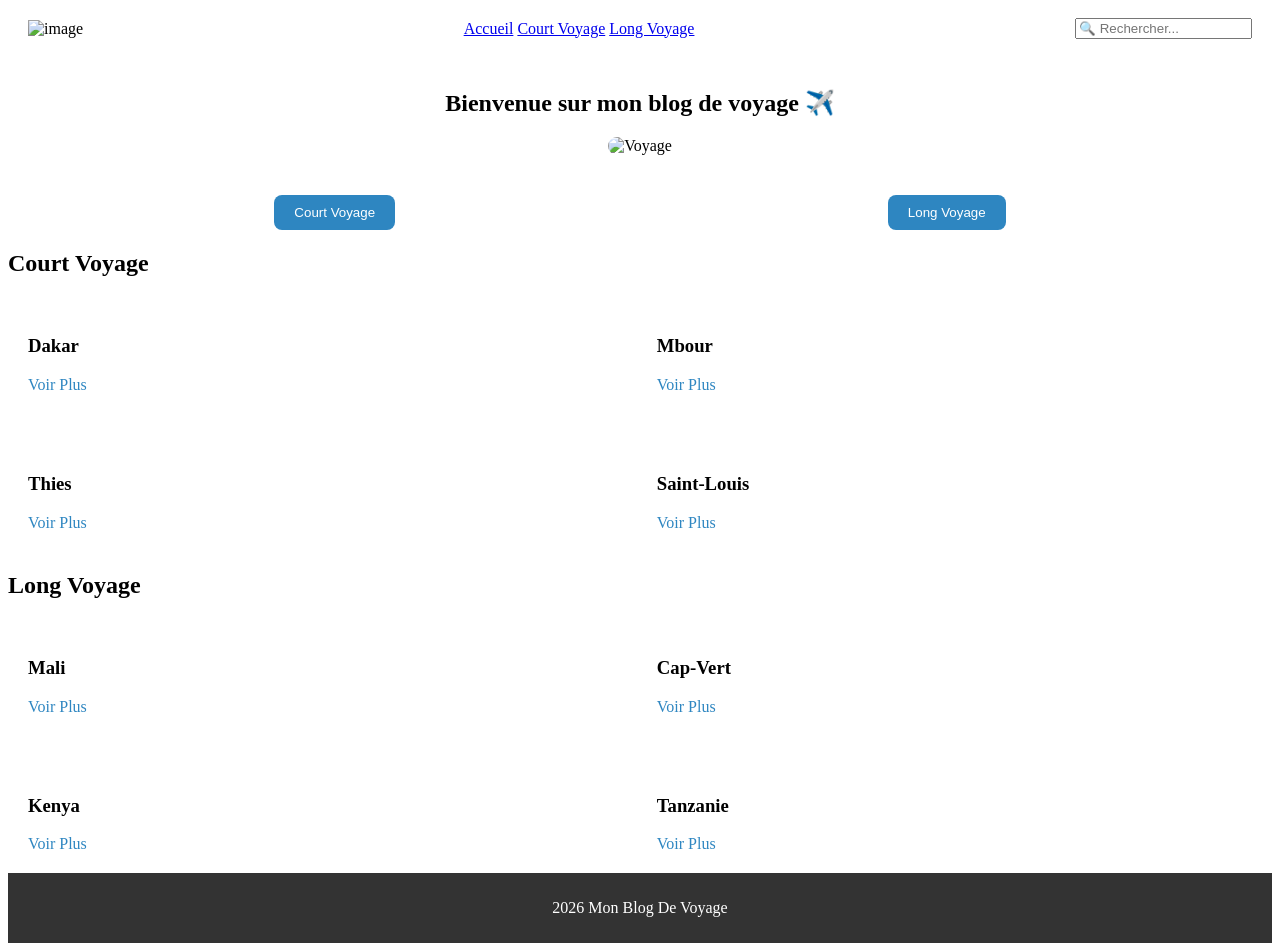
==== index.html @ 50cec428 "ajout du dossier image" ====
<!DOCTYPE html>
<html lang="fr">
<head>
    <meta charset="UTF-8">
    <meta name="viewport" content="width=device-width, initial-scale=1.0">
    <link rel="stylesheet" href="CSS/index.css">
    <link rel="stylesheet" href="article.html">
    <title>Blog-De-Voyage-Personnel</title>
</head>
<body>

    <!--  NAVBAR -->

    <header class="navbar"> 
        <div class="logo"><img src=" description " alt="image"></div>
        <nav>
         <a href="#">Accueil</a>
         <a href="#">Court Voyage</a>
         <a href="#">Long Voyage</a>
        </nav>
        <div class="barre-recherche">
          <input type="text" placeholder="🔍 Rechercher...">
        </div>
    </header>

    <!--  Image + Recherche -->
    
    <section class="hero">
        <h1>Bienvenue sur mon blog de voyage ✈️</h1>
        <img src="image/voyage.jpg" alt="Voyage">
    </section>

    <!--  Boutons -->

    <section class="boutton">
       <button>Court Voyage</button>
       <button>Long Voyage</button>
    </section>

    <!-- Court Voyage  -->

    <section class="section">
        <h2>Court Voyage</h2>

        <div class="voyage">
           <div class="destination">
              <h3>Dakar</h3>
              <a href="article.html">Voir Plus</a>
           </div>
           <div class="destination">
              <h3>Mbour</h3>
              <a href="article.html">Voir Plus</a>
           </div>
           <div class="destination">
              <h3>Thies</h3>
              <a href="article.html">Voir Plus</a>
           </div>
           <div class="destination">
              <h3>Saint-Louis</h3>
              <a href="article.html">Voir Plus</a>
           </div>
        </div>

    </section>

     <!-- Long Voyage  -->

    <section class="section">
        <h2>Long Voyage</h2>

        <div class="voyage">
           <div class="destination">
              <h3>Mali</h3>
              <a href="article.html">Voir Plus</a>
           </div>
           <div class="destination">
              <h3>Cap-Vert</h3>
              <a href="article.html">Voir Plus</a>
           </div>
           <div class="destination">
              <h3>Kenya</h3>
              <a href="article.html">Voir Plus</a>
           </div>
           <div class="destination">
              <h3>Tanzanie</h3>
              <a href="article.html">Voir Plus</a>
           </div>
        </div>

    </section>

            <!-- Footer -->
    
    <footer>
        <p>  2026 Mon Blog De Voyage </p>
    </footer>
   
</body>
</html>
---- CSS/index.css ----
/******  NAVBAR  */

.navbar{
    display: flex;
    justify-content: space-between;
    align-items: center;
    padding: 10px 20px;
    position: sticky; /* rend la barre fixe quand on scroll*/
    top: 0; /* colle navbar en haut */
}

/* Liens navbar */

/*
.navbar a {
    color: white;
    margin: 0 3px; /* espace entre les liens */ /*

/******  Hero (image+titre)  */

.hero{
    text-align: center;
    padding: 20px; /* espace autour */
}

/*  Image principe  */

.hero img {
    width: 80%;
    border-radius: 10px;
}

/****** Boutons  */

.boutton{
    display: flex; /* met les boutons en ligne */
    justify-content: space-around;
    margin: 20px; /* espace autour*/
}

/*  Style des boutons  */

button{
    padding: 10px 20px; /* taille interne */
    background: #2E86C1;
    color: white; /* Texte blanc */
    border: none;
    border-radius: 8px; /* Coins arrondis*/
}

/****** Section*/

.Section{
    padding: 20px; /* espace interieur */
}

/*Conteneur des court_voyage*/

.voyage {
    display: flex;
    flex-wrap: wrap; /* passer a la ligne suivante */
    gap: 20px; /* espacer les cartes */
}

/****** Carte*/

.destination {
    background-color: white;
    padding: 20px; /* espace interieur */
    width: 45%; /*Prend presque la moitié*/
    border-radius: 20px;
    box-shadow: 0 4px 8px rgba(red, green, blue, alpha); /*ombre jegere*/
}

/*Lien voir plus*/

.destination a {
    color: #2E86C1;
    text-decoration: none;
}

/* Footer */
footer{
    text-align: center;
    padding: 10px; /* Espace interieur */
    background: #333;  /* Fond ombre */
    color: white; /* Texte blanc */
}
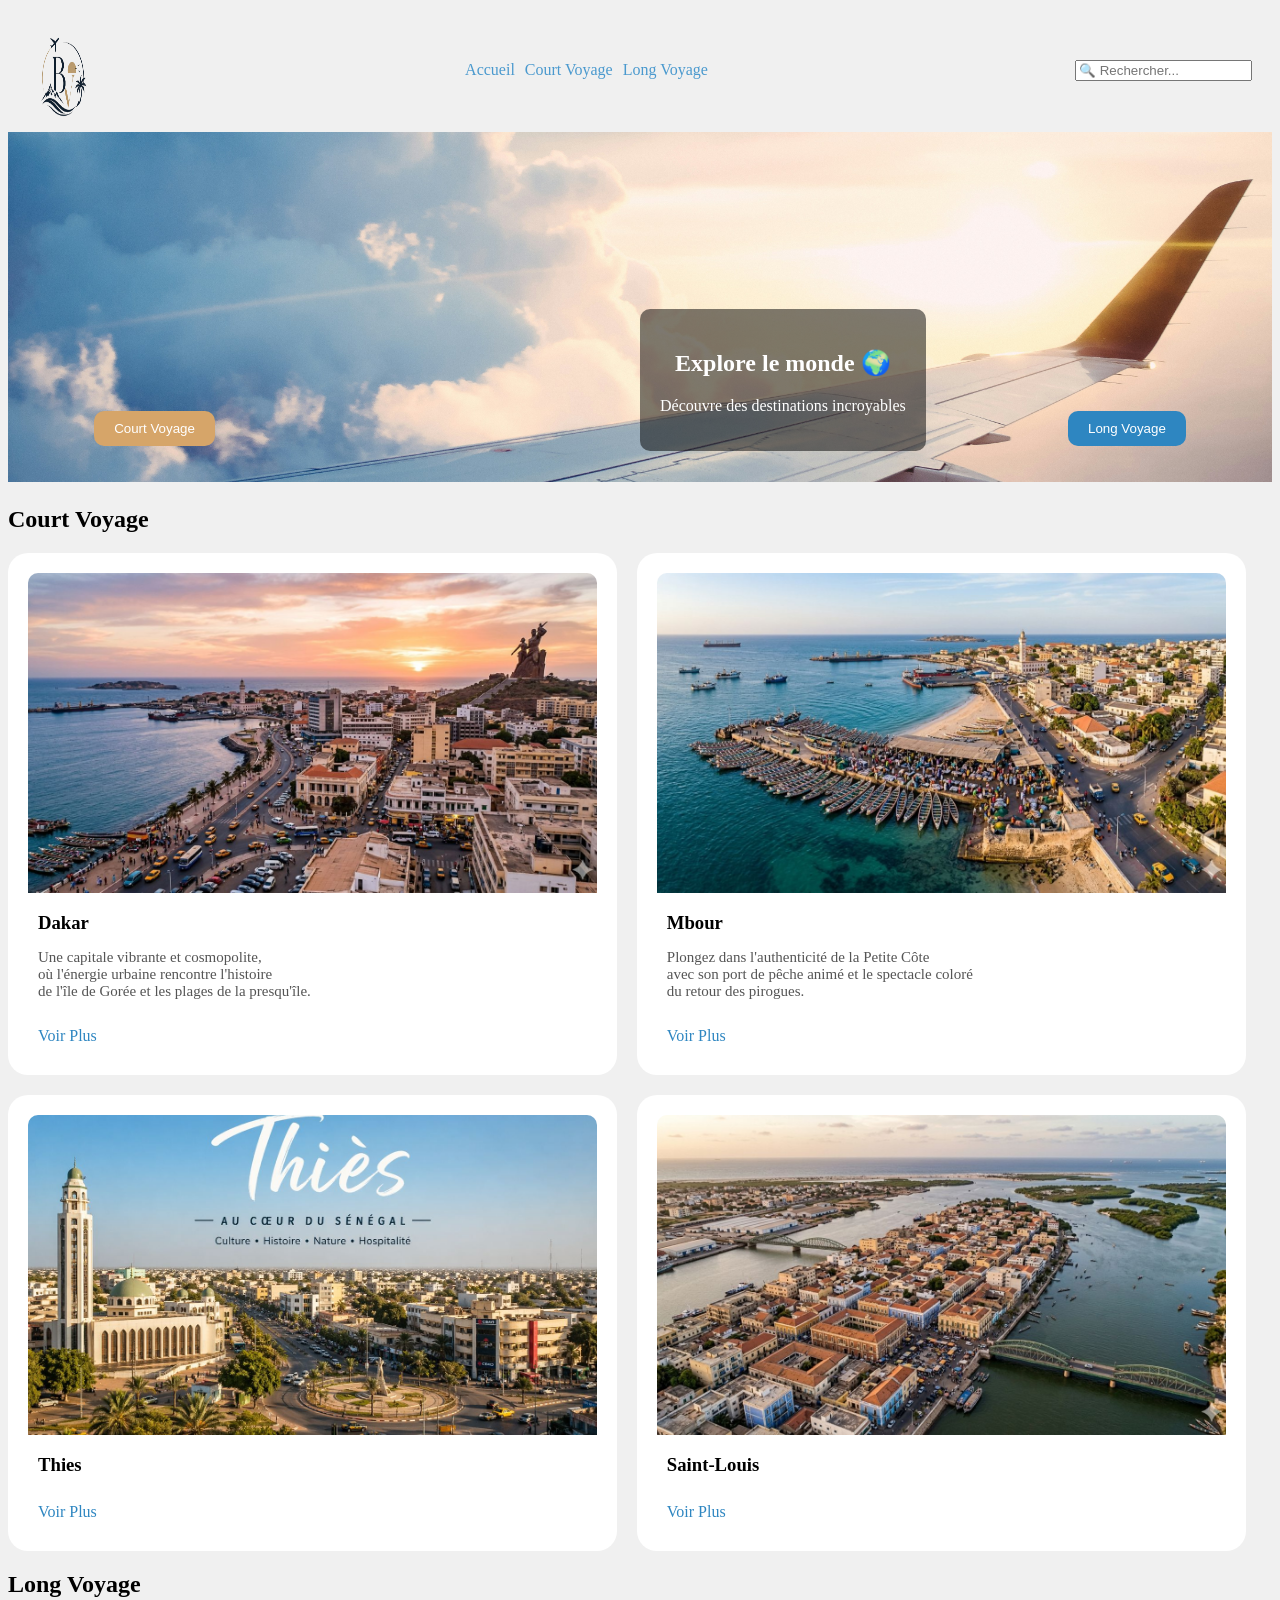
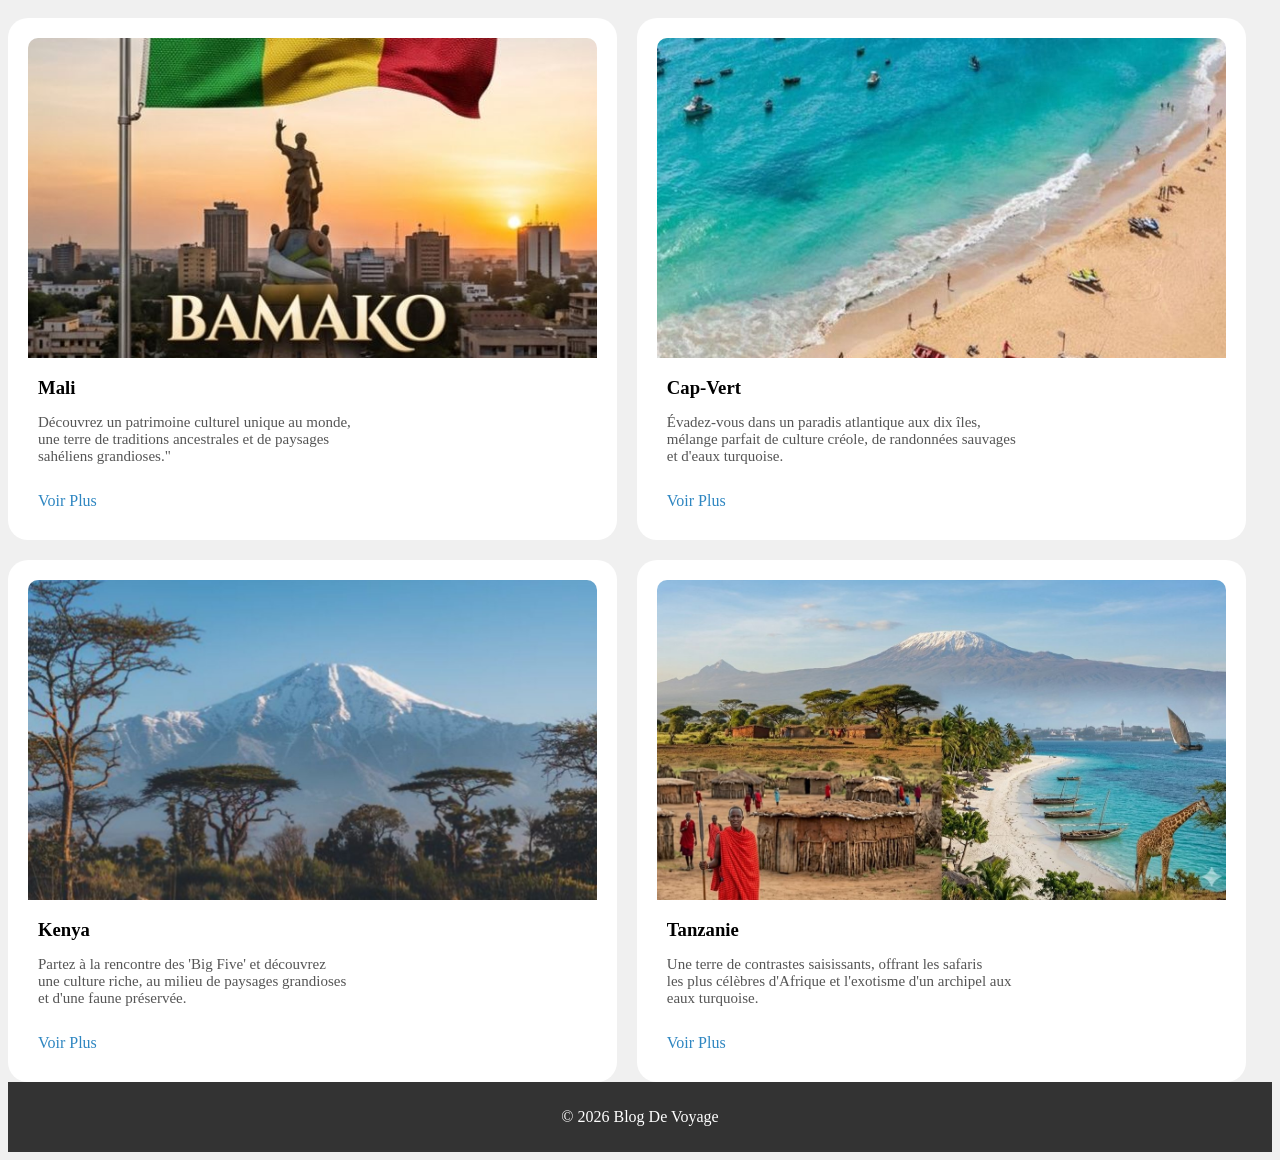
==== commit 6b1bda73: "ajout modif" ====
--- a/index.html
+++ b/index.html
@@ -12,87 +12,155 @@
     <!--  NAVBAR -->
 
     <header class="navbar"> 
-        <div class="logo"><img src=" description " alt="image"></div>
-        <nav>
-         <a href="#">Accueil</a>
-         <a href="#">Court Voyage</a>
-         <a href="#">Long Voyage</a>
+        <div class="logo"><img src="images/logovoyage.png" alt="image" width="70" height="100"></div>
+        <nav >
+         <a href="#Accueil">Accueil</a>
+         <a href="#CourtVoyage">Court Voyage</a>
+         <a href="#LongVoyage">Long Voyage</a>
         </nav>
         <div class="barre-recherche">
           <input type="text" placeholder="🔍 Rechercher...">
         </div>
     </header>
-
+    
     <!--  Image + Recherche -->
     
+    <div id="Acceuil">
     <section class="hero">
-        <h1>Bienvenue sur mon blog de voyage ✈️</h1>
-        <img src="image/voyage.jpg" alt="Voyage">
+        <img src="images/Acceuil.jpg" alt="voyage">
+        <div class="herotexte">
+            <h1>Explore le monde 🌍</h1>
+            <p>Découvre des destinations incroyables</p>
+        </div>
+        
+        <!--BOUTTON-->
+
+        <div class="boutton">
+          <button class="gauche"><a href="#CourtVoyage">Court Voyage</a></button>
+          <button class="droite"><a href="#LongVoyage">Long Voyage</a></button>
+        </div>
     </section>
-
-    <!--  Boutons -->
-
-    <section class="boutton">
-       <button>Court Voyage</button>
-       <button>Long Voyage</button>
-    </section>
+    </div>
 
     <!-- Court Voyage  -->
-
+    
+    <div id="CourtVoyage">
     <section class="section">
         <h2>Court Voyage</h2>
 
         <div class="voyage">
+
+           <div class="destination"> 
+            <img src="images/Dakar.jpeg" alt="court"> 
+              <div class="container"> 
+                <h3>Dakar</h3> 
+                <p> Une capitale vibrante et cosmopolite, <br>
+                    où l'énergie urbaine rencontre l'histoire <br>
+                    de l'île de Gorée et les plages de la presqu'île.
+                </p>
+                <a href="article.html">Voir Plus</a>
+              </div>
+           </div>
+
            <div class="destination">
-              <h3>Dakar</h3>
+            <img src="images/Mbour.jpeg" alt=" court">
+              <div class="container">
+                <h3>Mbour</h3>
+                <p>Plongez dans l'authenticité de la Petite Côte <br>
+                   avec son port de pêche animé et le spectacle coloré <br>
+                   du retour des pirogues.
+                </p>
+                <a href="article.html">Voir Plus</a>
+              </div>
+           </div>
+
+           <div class="destination">
+            <img src="images/Thies.jpeg" alt="court">
+              <div class="container">
+                <h3>Thies</h3>
+                <p></p>
+                <a href="article.html">Voir Plus</a>
+              </div>
+           </div>
+
+           <div class="destination">
+            <img src="images/Stlouis.jpeg" alt="court">
+            <div class="container">
+              <h3>Saint-Louis</h3>
+              <p></p>
               <a href="article.html">Voir Plus</a>
+            </div>
            </div>
+
+        </div>
+
+    </section>
+    </div>
+
+     <!-- Long Voyage  -->
+
+    <div id="LongVoyage">
+     <section class="section" >
+        <h2>Long Voyage</h2>
+
+        <div class="voyage">
+
            <div class="destination">
-              <h3>Mbour</h3>
-              <a href="article.html">Voir Plus</a>
+            <img src="images/Mali.jpeg" alt="long">
+              <div class="container">
+                <h3>Mali</h3>
+                <p>Découvrez un patrimoine culturel unique au monde, <br>
+                   une terre de traditions ancestrales et de paysages <br>
+                   sahéliens grandioses."
+                </p>
+                <a href="article.html">Voir Plus</a>
+              </div>
            </div>
+
            <div class="destination">
-              <h3>Thies</h3>
-              <a href="article.html">Voir Plus</a>
+            <img src="images/capvert.jpeg" alt="long">
+              <div class="container">
+                <h3>Cap-Vert</h3>
+                <p>Évadez-vous dans un paradis atlantique aux dix îles,<br>
+                   mélange parfait de culture créole, de randonnées sauvages <br>
+                   et d'eaux turquoise.
+                </p>
+                <a href="article.html">Voir Plus</a>
+              </div>
            </div>
+
            <div class="destination">
-              <h3>Saint-Louis</h3>
-              <a href="article.html">Voir Plus</a>
+            <img src="images/Kenya.jpeg" alt="long">
+              <div class="container">
+                <h3>Kenya</h3>
+                <p>Partez à la rencontre des 'Big Five' et découvrez <br>
+                   une culture riche, au milieu de paysages grandioses <br>
+                   et d'une faune préservée.
+                </p>
+                <a href="article.html">Voir Plus</a>
+              </div>
+           </div>
+
+           <div class="destination">
+            <img src="images/Tanzanie.jpeg" alt="long">
+              <div class="container">
+                <h3>Tanzanie</h3>
+                <p>Une terre de contrastes saisissants, offrant les safaris <br>
+                   les plus célèbres d'Afrique et l'exotisme d'un archipel aux <br>
+                   eaux turquoise.
+                </p>
+                <a href="article.html">Voir Plus</a>
+              </div>
            </div>
         </div>
 
     </section>
-
-     <!-- Long Voyage  -->
-
-    <section class="section">
-        <h2>Long Voyage</h2>
-
-        <div class="voyage">
-           <div class="destination">
-              <h3>Mali</h3>
-              <a href="article.html">Voir Plus</a>
-           </div>
-           <div class="destination">
-              <h3>Cap-Vert</h3>
-              <a href="article.html">Voir Plus</a>
-           </div>
-           <div class="destination">
-              <h3>Kenya</h3>
-              <a href="article.html">Voir Plus</a>
-           </div>
-           <div class="destination">
-              <h3>Tanzanie</h3>
-              <a href="article.html">Voir Plus</a>
-           </div>
-        </div>
-
-    </section>
+    </div>
 
             <!-- Footer -->
     
     <footer>
-        <p>  2026 Mon Blog De Voyage </p>
+        <p> © 2026  Blog De Voyage </p>
     </footer>
    
 </body>
--- a/CSS/index.css
+++ b/CSS/index.css
@@ -1,35 +1,74 @@
 /******  NAVBAR  */
+body{
+    background-color: #F0F0F0;
+}
 
 .navbar{
     display: flex;
     justify-content: space-between;
     align-items: center;
     padding: 10px 20px;
-    position: sticky; /* rend la barre fixe quand on scroll*/
-    top: 0; /* colle navbar en haut */
+    gap: 10px;
+    position: sticky;   /* barre fixe */
+    top: 0;    /* colle navbar  */
 }
 
 /* Liens navbar */
-
-/*
-.navbar a {
+ 
+nav a{
+    color: #4a99ce;
+    text-decoration: none;
+    margin: 0 3px;
+}
+/*.navbar a {
     color: white;
-    margin: 0 3px; /* espace entre les liens */ /*
+    margin: 0 3px; /* espace entre les liens /*
 
 /******  Hero (image+titre)  */
 
 .hero{
-    text-align: center;
-    padding: 20px; /* espace autour */
+    position: relative; /* POSITIONNER LE TEXTE AU DESSOUS DE L'ILAGE */
+    width: 100%;
+    display: block;  /**/
+}
+.boutton{
+    position: absolute;
+    bottom: 20px;
+    left: 0;
+    right: 0;
+    display: flex;
+    gap: 70%;
+    padding: 0 40px; /*Marge*/
+}
+.gauche{
+    background-color: rgb(214, 165, 105);
+   
+}
+.boutton a{
+    text-decoration: none;
+    color:white;
 }
 
-/*  Image principe  */
+/*  Image principal  */
 
 .hero img {
-    width: 80%;
+    width: 100%;
+    height: 350px;
+    object-fit: cover; /*  EMPECHE L'IMAGE DE SE DEFORME*/
+}
+     /*Boutton*/
+
+
+.herotexte{
+    position: absolute;  
+    top: 50%;
+    left: 50%; /* POSITION AU CENTRE*/
+    color: white;
+    text-align: center;
+    background: rgba(0,0,0,0.5); 
+    padding: 20px;
     border-radius: 10px;
 }
-
 /****** Boutons  */
 
 .boutton{
@@ -45,7 +84,7 @@
     background: #2E86C1;
     color: white; /* Texte blanc */
     border: none;
-    border-radius: 8px; /* Coins arrondis*/
+    border-radius: 10px; /* Coins arrondis*/
 }
 
 /****** Section*/
@@ -63,14 +102,38 @@
 }
 
 /****** Carte*/
+.destination img {
+    width: 100%;
+    height: 320px;
+    object-fit: cover; /*SANS DEFORMATION*/
+    border-radius: 10px 10px 0 0 ;
+}
+.container{
+    padding: 10px;
+}
+.container h3 {
+    margin: 5px 0;
+}
+.container p {
+    font-size: 15px;
+    color: #555;
+}
+.container a{
+    display: inline-block;
+    margin-top: 12px;
+    color: #2E86C1;
+    text-decoration: none;
+}
+
+
 
 .destination {
     background-color: white;
-    padding: 20px; /* espace interieur */
-    width: 45%; /*Prend presque la moitié*/
+    padding: 20px;   /* espace interieur */
+    width: 45%;   /*Prend presque la moitié*/
     border-radius: 20px;
-    box-shadow: 0 4px 8px rgba(red, green, blue, alpha); /*ombre jegere*/
-}
+    box-shadow: 0 4px 8px rgba(red, green, blue, alpha);  /*ombre jegere*/
+} 
 
 /*Lien voir plus*/
 
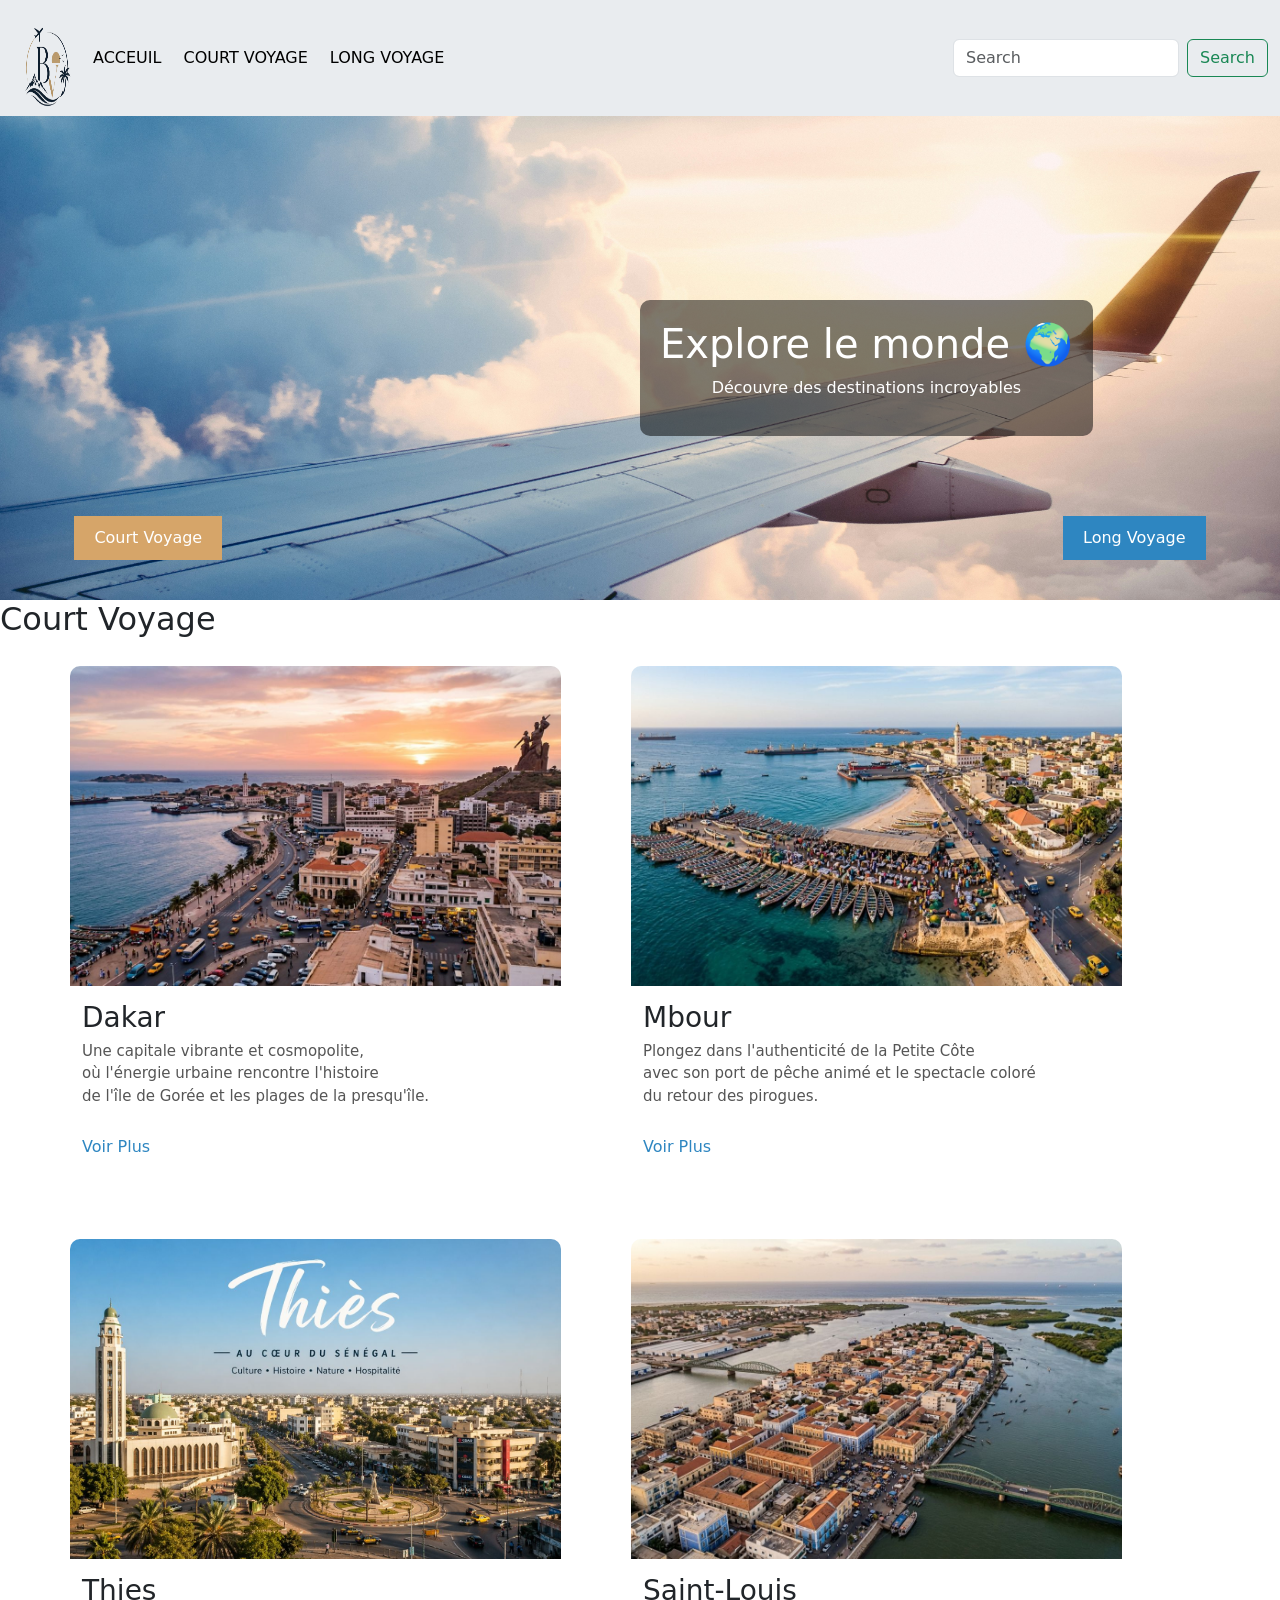
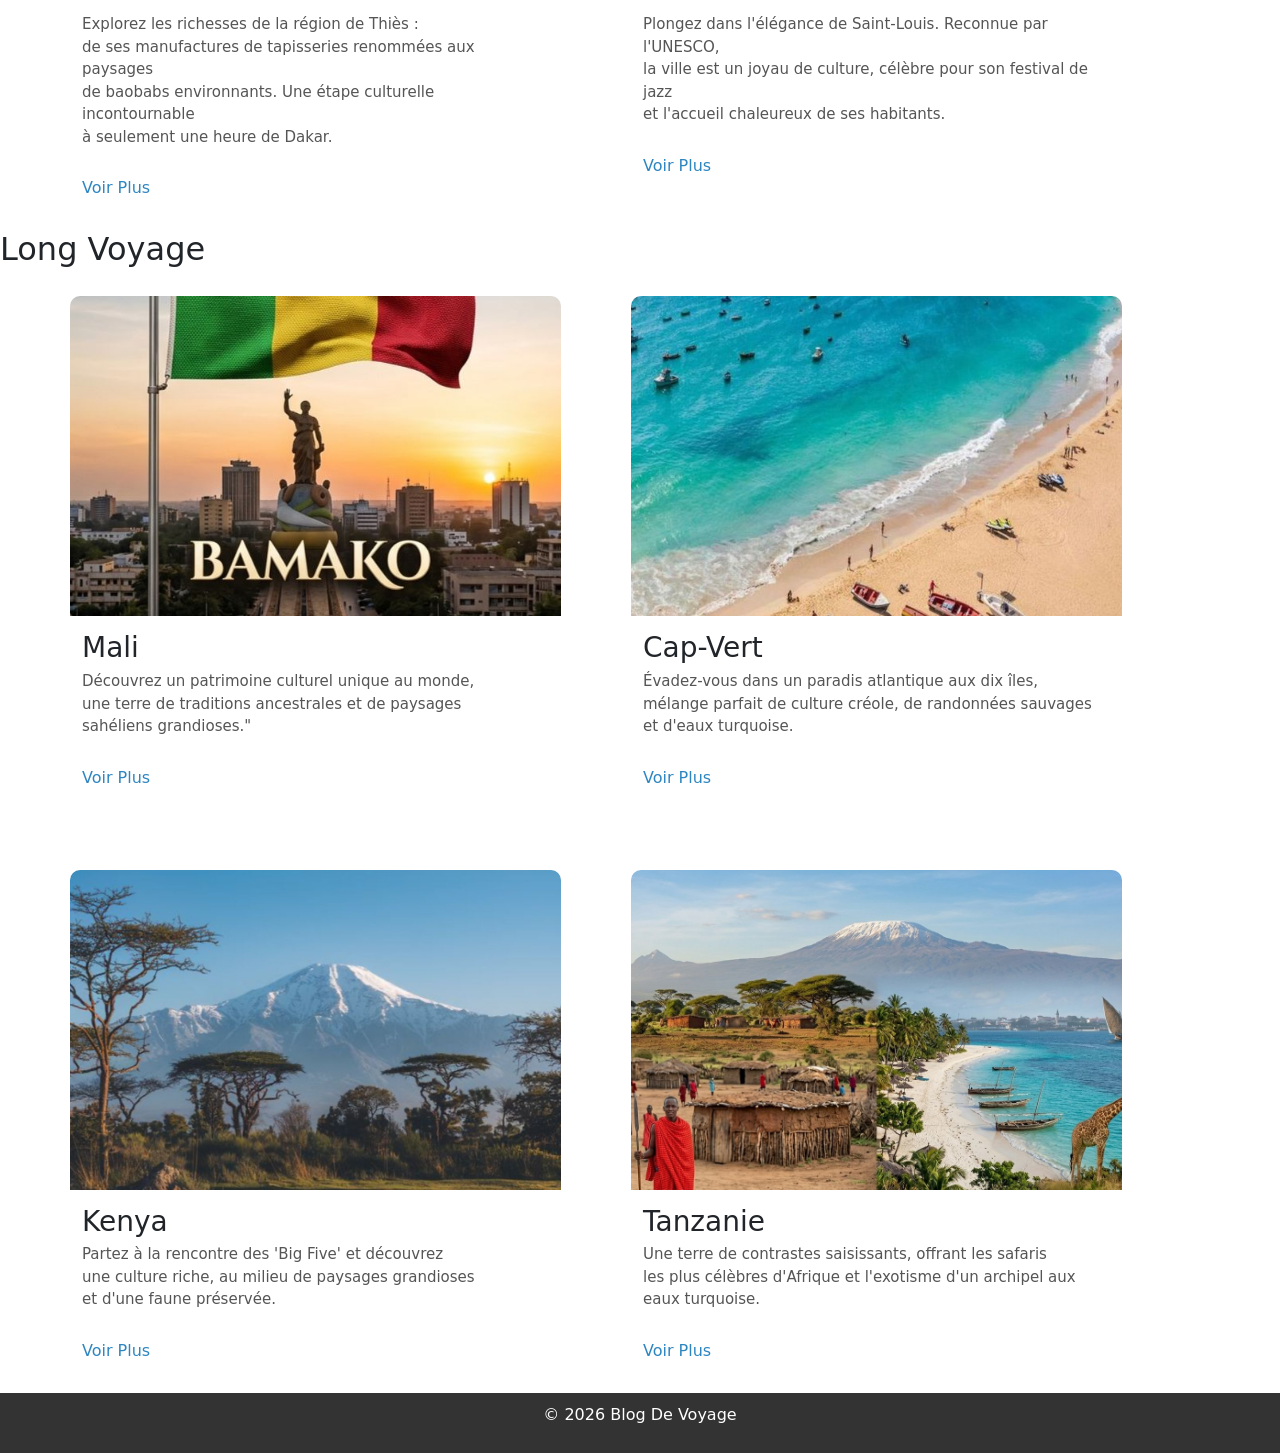
==== commit f3e7c5b5: "ajout travail" ====
--- a/index.html
+++ b/index.html
@@ -3,29 +3,44 @@
 <head>
     <meta charset="UTF-8">
     <meta name="viewport" content="width=device-width, initial-scale=1.0">
-    <link rel="stylesheet" href="CSS/index.css">
-    <link rel="stylesheet" href="article.html">
+    <link rel="stylesheet" href="CSS/index.css"> 
+    <link rel="stylesheet" href="CSS/global.css">
     <title>Blog-De-Voyage-Personnel</title>
+    <link href="https://cdn.jsdelivr.net/npm/bootstrap@5.3.8/dist/css/bootstrap.min.css" rel="stylesheet" integrity="sha384-sRIl4kxILFvY47J16cr9ZwB07vP4J8+LH7qKQnuqkuIAvNWLzeN8tE5YBujZqJLB" crossorigin="anonymous">
+<script src="https://cdn.jsdelivr.net/npm/bootstrap@5.3.8/dist/js/bootstrap.bundle.min.js" integrity="sha384-FKyoEForCGlyvwx9Hj09JcYn3nv7wiPVlz7YYwJrWVcXK/BmnVDxM+D2scQbITxI" crossorigin="anonymous"></script>
 </head>
-<body>
+<body> 
+   <!--  NAVBAR -->
+  <nav class="navbar navbar-expand-lg bg-body-secondary fixed-top">
+  <div class="container-fluid">
+    <div class="logo"><img src="images/logovoyage.png" alt="image" width="70" height="100"></div>
+    <button class="navbar-toggler" type="button" data-bs-toggle="collapse" data-bs-target="#navbarTogglerDemo02" aria-controls="navbarTogglerDemo02" aria-expanded="false" aria-label="Toggle navigation">
+      <span class="navbar-toggler-icon"></span>
+    </button>
+    <div class="collapse navbar-collapse" id="navbarTogglerDemo02">
+      <ul class="navbar-nav me-auto mb-2 mb-lg-0">
+        <li class="nav-item">
+          <a class="nav-link active" aria-current="page" href="#Accueil">ACCEUIL</a>
+        </li>
+        <li class="nav-item">
+          <a class="nav-link active" aria-current="page" href="#CourtVoyage">COURT VOYAGE</a>
+        </li>
+        <li class="nav-item">
+          <a class="nav-link active" aria-current="page" href="#LongVoyage">LONG VOYAGE</a>
+        </li>
+      </ul>
+      <form class="d-flex" role="search">
+        <input class="form-control me-2" type="search" placeholder="Search" aria-label="Search"/>
+        <button class="btn btn-outline-success" type="submit">Search</button>
+      </form>
+    </div>
+  </div>
+</nav>
 
-    <!--  NAVBAR -->
-
-    <header class="navbar"> 
-        <div class="logo"><img src="images/logovoyage.png" alt="image" width="70" height="100"></div>
-        <nav >
-         <a href="#Accueil">Accueil</a>
-         <a href="#CourtVoyage">Court Voyage</a>
-         <a href="#LongVoyage">Long Voyage</a>
-        </nav>
-        <div class="barre-recherche">
-          <input type="text" placeholder="🔍 Rechercher...">
-        </div>
-    </header>
     
-    <!--  Image + Recherche -->
+    <!-- Image + Recherche -->
     
-    <div id="Acceuil">
+    <div id="Accueil">
     <section class="hero">
         <img src="images/Acceuil.jpg" alt="voyage">
         <div class="herotexte">
@@ -58,7 +73,7 @@
                     où l'énergie urbaine rencontre l'histoire <br>
                     de l'île de Gorée et les plages de la presqu'île.
                 </p>
-                <a href="article.html">Voir Plus</a>
+                <a href="article.html#dakar" >Voir Plus</a>
               </div>
            </div>
 
@@ -70,7 +85,7 @@
                    avec son port de pêche animé et le spectacle coloré <br>
                    du retour des pirogues.
                 </p>
-                <a href="article.html">Voir Plus</a>
+                <a href="article.html#mbour">Voir Plus</a>
               </div>
            </div>
 
@@ -78,8 +93,11 @@
             <img src="images/Thies.jpeg" alt="court">
               <div class="container">
                 <h3>Thies</h3>
-                <p></p>
-                <a href="article.html">Voir Plus</a>
+                <p>Explorez les richesses de la région de Thiès : <br>
+                   de ses manufactures de tapisseries renommées aux paysages <br>
+                   de baobabs environnants. Une étape culturelle incontournable <br>
+                   à seulement une heure de Dakar.</p>
+                <a href="article.html#thies">Voir Plus</a>
               </div>
            </div>
 
@@ -87,8 +105,10 @@
             <img src="images/Stlouis.jpeg" alt="court">
             <div class="container">
               <h3>Saint-Louis</h3>
-              <p></p>
-              <a href="article.html">Voir Plus</a>
+              <p>Plongez dans l'élégance de Saint-Louis. Reconnue par l'UNESCO, <br>
+                 la ville est un joyau de culture, célèbre pour son festival de jazz <br>
+                 et l'accueil chaleureux de ses habitants.</p>
+              <a href="article.html#saint-louis">Voir Plus</a>
             </div>
            </div>
 
@@ -113,7 +133,7 @@
                    une terre de traditions ancestrales et de paysages <br>
                    sahéliens grandioses."
                 </p>
-                <a href="article.html">Voir Plus</a>
+                <a href="article.html#mali">Voir Plus</a>
               </div>
            </div>
 
@@ -125,7 +145,7 @@
                    mélange parfait de culture créole, de randonnées sauvages <br>
                    et d'eaux turquoise.
                 </p>
-                <a href="article.html">Voir Plus</a>
+                <a href="article.html#cap-vert">Voir Plus</a>
               </div>
            </div>
 
@@ -137,7 +157,7 @@
                    une culture riche, au milieu de paysages grandioses <br>
                    et d'une faune préservée.
                 </p>
-                <a href="article.html">Voir Plus</a>
+                <a href="article.html#kenya">Voir Plus</a>
               </div>
            </div>
 
@@ -149,7 +169,7 @@
                    les plus célèbres d'Afrique et l'exotisme d'un archipel aux <br>
                    eaux turquoise.
                 </p>
-                <a href="article.html">Voir Plus</a>
+                <a href="article.html#tanzanie">Voir Plus</a>
               </div>
            </div>
         </div>
--- a/CSS/index.css
+++ b/CSS/index.css
@@ -1,6 +1,6 @@
 /******  NAVBAR  */
 body{
-    background-color: #F0F0F0;
+    background-color: #557180;
 }
 
 .navbar{
@@ -20,11 +20,6 @@
     text-decoration: none;
     margin: 0 3px;
 }
-/*.navbar a {
-    color: white;
-    margin: 0 3px; /* espace entre les liens /*
-
-/******  Hero (image+titre)  */
 
 .hero{
     position: relative; /* POSITIONNER LE TEXTE AU DESSOUS DE L'ILAGE */
@@ -53,7 +48,7 @@
 
 .hero img {
     width: 100%;
-    height: 350px;
+    height: 600px;
     object-fit: cover; /*  EMPECHE L'IMAGE DE SE DEFORME*/
 }
      /*Boutton*/
@@ -97,8 +92,9 @@
 
 .voyage {
     display: flex;
-    flex-wrap: wrap; /* passer a la ligne suivante */
-    gap: 20px; /* espacer les cartes */
+    flex-wrap: wrap;  /* passer a la ligne suivante */
+    gap: 30px;  /* espacer les cartes */
+    padding: 0 50px;  /*Marge equitable*/
 }
 
 /****** Carte*/
@@ -125,8 +121,6 @@
     text-decoration: none;
 }
 
-
-
 .destination {
     background-color: white;
     padding: 20px;   /* espace interieur */
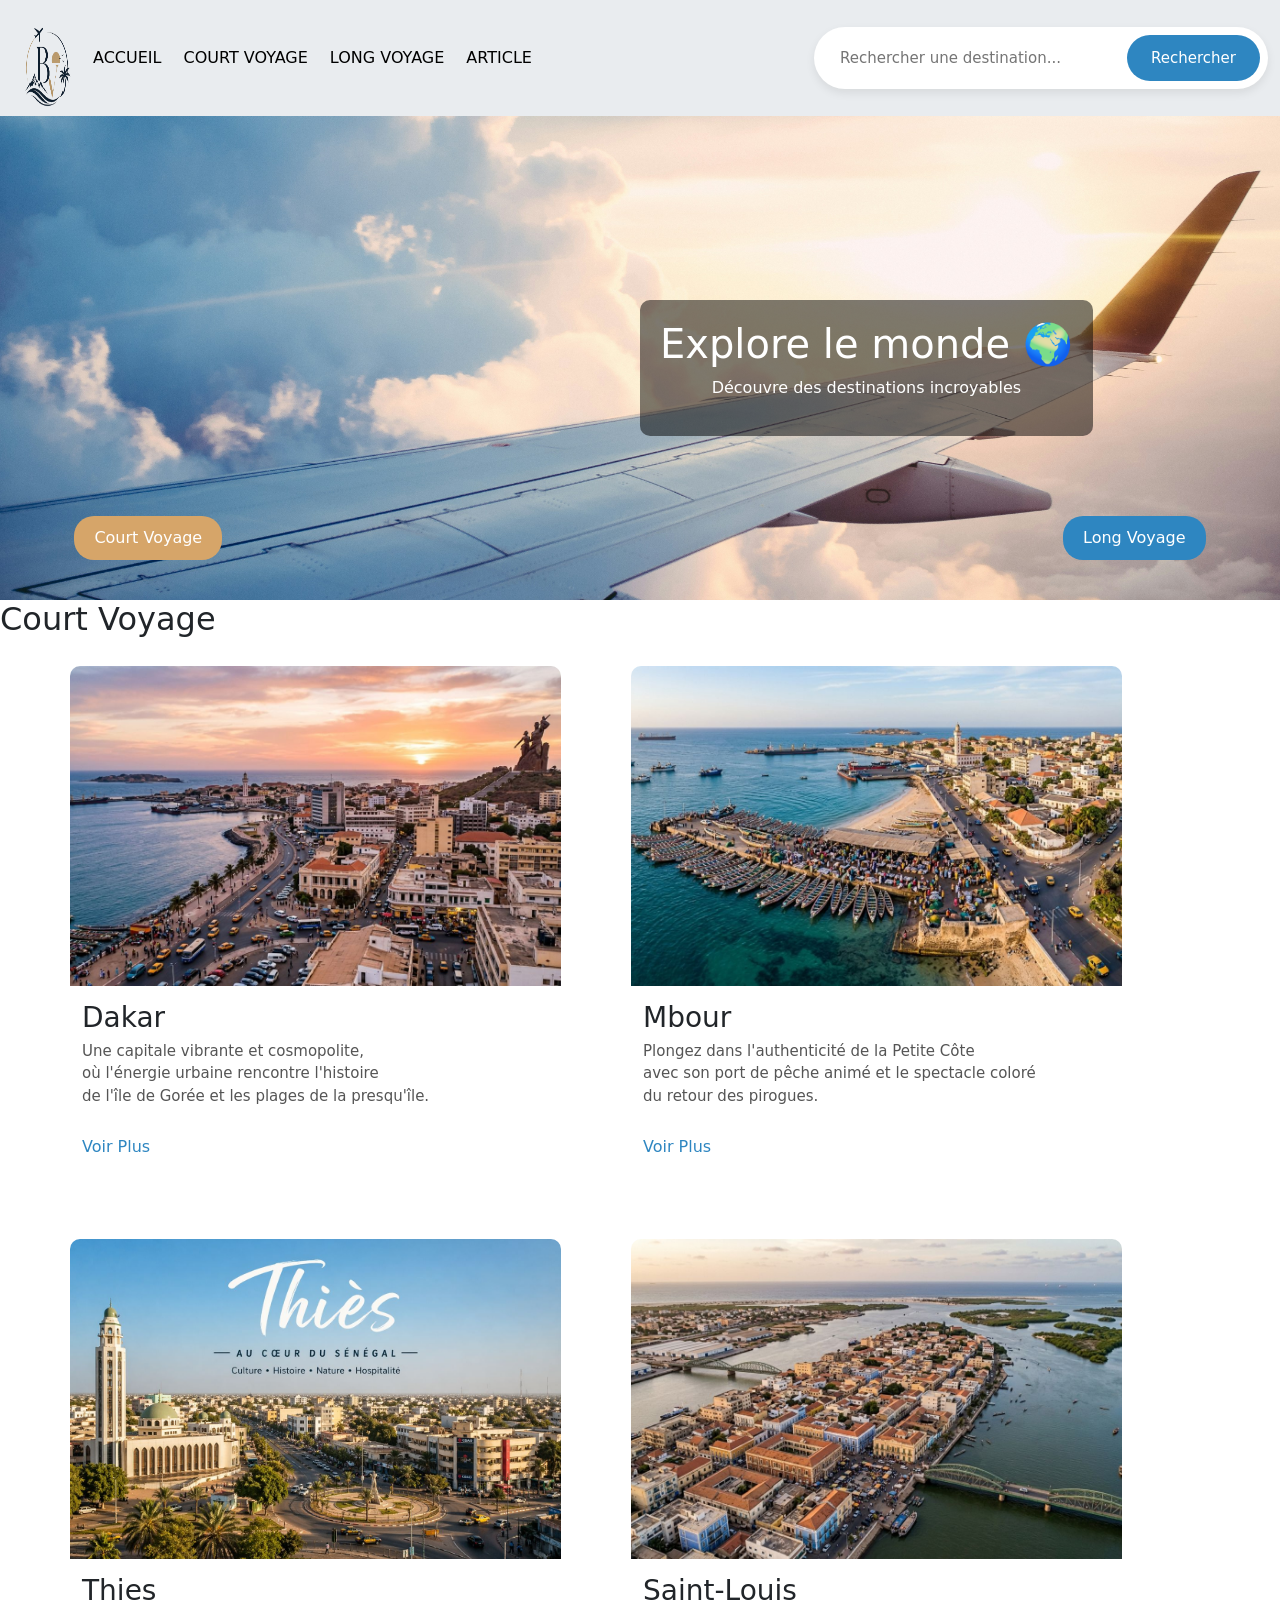
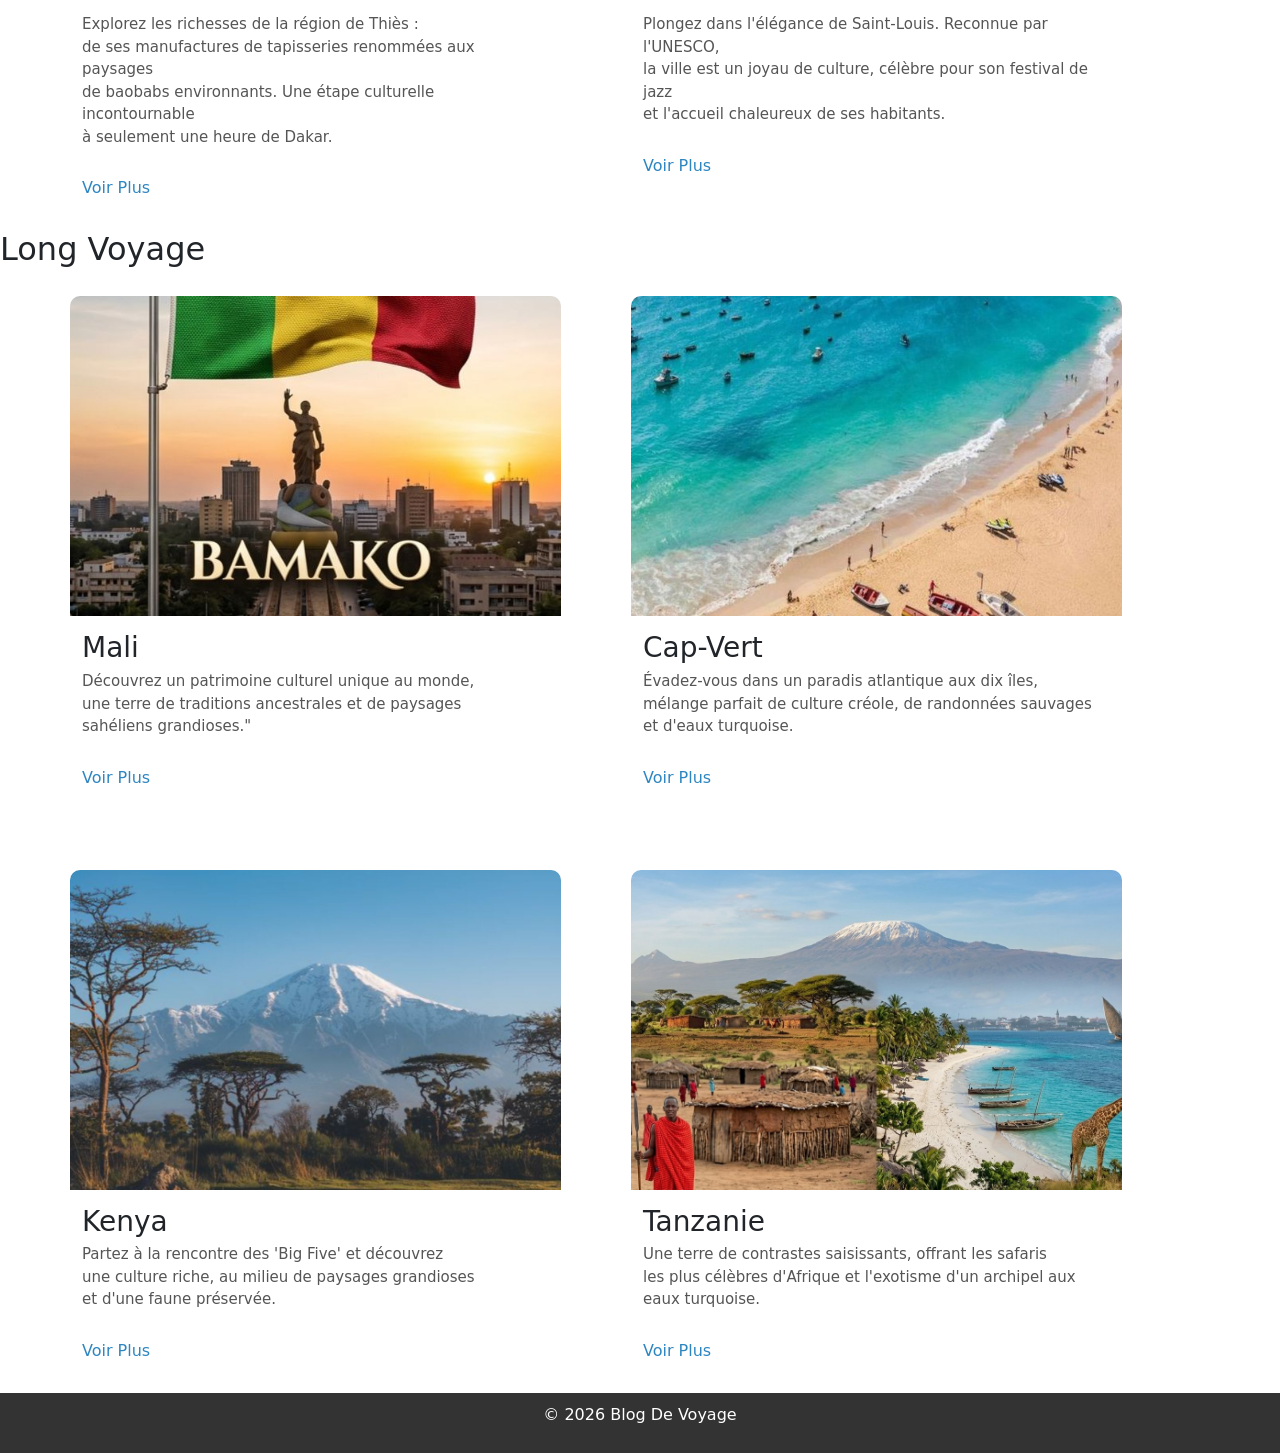
==== commit 673b8b3c: "modification" ====
--- a/index.html
+++ b/index.html
@@ -3,8 +3,7 @@
 <head>
     <meta charset="UTF-8">
     <meta name="viewport" content="width=device-width, initial-scale=1.0">
-    <link rel="stylesheet" href="CSS/index.css"> 
-    <link rel="stylesheet" href="CSS/global.css">
+    <link rel="stylesheet" href="CSS/index.css">
     <title>Blog-De-Voyage-Personnel</title>
     <link href="https://cdn.jsdelivr.net/npm/bootstrap@5.3.8/dist/css/bootstrap.min.css" rel="stylesheet" integrity="sha384-sRIl4kxILFvY47J16cr9ZwB07vP4J8+LH7qKQnuqkuIAvNWLzeN8tE5YBujZqJLB" crossorigin="anonymous">
 <script src="https://cdn.jsdelivr.net/npm/bootstrap@5.3.8/dist/js/bootstrap.bundle.min.js" integrity="sha384-FKyoEForCGlyvwx9Hj09JcYn3nv7wiPVlz7YYwJrWVcXK/BmnVDxM+D2scQbITxI" crossorigin="anonymous"></script>
@@ -20,7 +19,7 @@
     <div class="collapse navbar-collapse" id="navbarTogglerDemo02">
       <ul class="navbar-nav me-auto mb-2 mb-lg-0">
         <li class="nav-item">
-          <a class="nav-link active" aria-current="page" href="#Accueil">ACCEUIL</a>
+          <a class="nav-link active" aria-current="page" href="#Accueil">ACCUEIL</a>
         </li>
         <li class="nav-item">
           <a class="nav-link active" aria-current="page" href="#CourtVoyage">COURT VOYAGE</a>
@@ -28,11 +27,20 @@
         <li class="nav-item">
           <a class="nav-link active" aria-current="page" href="#LongVoyage">LONG VOYAGE</a>
         </li>
+        </li>
+        <li class="nav-item">
+          <a class="nav-link active" aria-current="page" href="article.html">ARTICLE</a>
+        </li>
       </ul>
-      <form class="d-flex" role="search">
-        <input class="form-control me-2" type="search" placeholder="Search" aria-label="Search"/>
-        <button class="btn btn-outline-success" type="submit">Search</button>
-      </form>
+      <form class="search-box" role="search">
+    <input 
+        class="search-input" 
+        type="search" 
+        placeholder="Rechercher une destination..." 
+        aria-label="Search"
+    />
+    <button class="search-btn" type="submit">  Rechercher</button>
+</form>
     </div>
   </div>
 </nav>
@@ -61,7 +69,7 @@
     
     <div id="CourtVoyage">
     <section class="section">
-        <h2>Court Voyage</h2>
+      <h2>Court Voyage</h2>
 
         <div class="voyage">
 
@@ -121,7 +129,7 @@
 
     <div id="LongVoyage">
      <section class="section" >
-        <h2>Long Voyage</h2>
+      <h2>Long Voyage</h2>
 
         <div class="voyage">
 
--- a/CSS/index.css
+++ b/CSS/index.css
@@ -13,7 +13,43 @@
     top: 0;    /* colle navbar  */
 }
 
+/* ===== Barre de recherche améliorée ===== */
+
+.search-box{
+    display: block;
+    align-items: center;
+    gap: 1px;
+    background: white;
+    padding: 8px;
+    border-radius: 40px;
+    box-shadow: 0 4px 10px rgba(0,0,0,0.08);
+}
+
+.search-input{
+    width: 300px;
+    padding: 12px 18px;
+    border: none;
+    outline: none;
+    font-size: 15px;
+    border-radius: 30px;
+}
+
+.search-btn{
+    padding: 12px 24px;
+    background: #2E86C1;
+    color: white;
+    border: none;
+    border-radius: 30px;
+    cursor: pointer;
+    font-size: 15px;
+}
+
+.search-btn:hover{
+    background: #1f6fa5;
+}
+
 /* Liens navbar */
+
  
 nav a{
     color: #4a99ce;
@@ -26,6 +62,11 @@
     width: 100%;
     display: block;  /**/
 }
+
+.boutton button {
+    border-radius: 20px;
+}
+
 .boutton{
     position: absolute;
     bottom: 20px;
